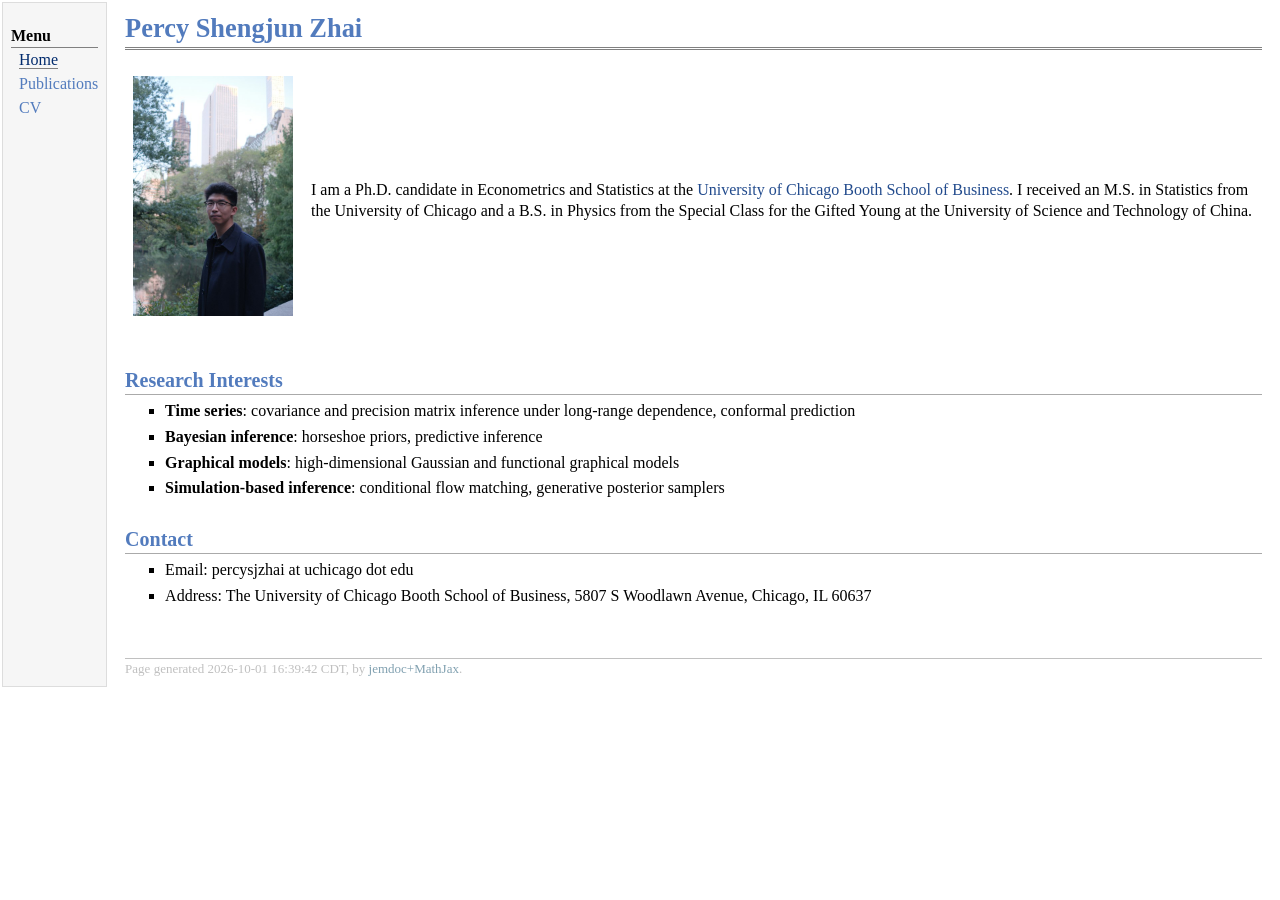
==== index.html @ bad3d79c "Add jemdoc homepage with publications and CV Co-Authored-By: Claude Opus 5.5 <noreply@anthropic.com>" ====
<!DOCTYPE html PUBLIC "-//W3C//DTD XHTML 1.1//EN"
  "http://www.w3.org/TR/xhtml11/DTD/xhtml11.dtd">
<html xmlns="http://www.w3.org/1999/xhtml" xml:lang="en">
<head>
<meta name="generator" content="jemdoc, see http://jemdoc.jaboc.net/" />
<meta http-equiv="Content-Type" content="text/html;charset=utf-8" />
<link rel="stylesheet" href="jemdoc.css" type="text/css" />
<title>Percy Shengjun Zhai</title>
</head>
<body>
<table summary="Table for page layout." id="tlayout">
<tr valign="top">
<td id="layout-menu">
<div class="menu-category">Menu</div>
<div class="menu-item"><a href="index.html" class="current">Home</a></div>
<div class="menu-item"><a href="publications.html">Publications</a></div>
<div class="menu-item"><a href="cv.pdf">CV</a></div>
</td>
<td id="layout-content">
<div id="toptitle">
<h1>Percy Shengjun Zhai</h1>
</div>
<table class="imgtable"><tr><td>
<img src="photo.jpg" alt="photo" width="160px" />&nbsp;</td>
<td align="left"><p>I am a Ph.D. candidate in Econometrics and Statistics at the
<a href="https://www.chicagobooth.edu/" target=&ldquo;blank&rdquo;>University of Chicago Booth School of Business</a>.
I received an M.S. in Statistics from the University of Chicago and a B.S. in Physics
from the Special Class for the Gifted Young at the University of Science and Technology of China.
</p>
</td></tr></table>
<h2>Research Interests</h2>
<ul>
<li><p><b>Time series</b>: covariance and precision matrix inference under long-range dependence, conformal prediction
</p>
</li>
<li><p><b>Bayesian inference</b>: horseshoe priors, predictive inference
</p>
</li>
<li><p><b>Graphical models</b>: high-dimensional Gaussian and functional graphical models
</p>
</li>
<li><p><b>Simulation-based inference</b>: conditional flow matching, generative posterior samplers
</p>
</li>
</ul>
<h2>Contact</h2>
<ul>
<li><p>Email: percysjzhai at uchicago dot edu
</p>
</li>
<li><p>Address: The University of Chicago Booth School of Business, 5807 S Woodlawn Avenue, Chicago, IL 60637
</p>
</li>
</ul>
<div id="footer">
<div id="footer-text">
Page generated 2026-10-01 16:39:42 CDT, by <a href="https://github.com/wsshin/jemdoc_mathjax" target="blank">jemdoc+MathJax</a>.
</div>
</div>
</td>
</tr>
</table>
</body>
</html>
---- jemdoc.css ----
/* Default css file for jemdoc. */

table#tlayout {
	border: none;
	border-collapse: separate;
	background: white;
}

body {
	background: white;
	font-family: Georgia, serif;
	padding-bottom: 8px;
	margin: 0;
}

#layout-menu {
	background: #f6f6f6;
	border: 1px solid #dddddd;
	padding-top: 0.5em;
	padding-left: 8px;
	padding-right: 8px;
	font-size: 1.0em;
	width: auto;
	white-space: nowrap;
	text-align: left;
	vertical-align: top;
}

#layout-menu td {
	background: #f4f4f4;
	vertical-align: top;
}

#layout-content {
	padding-top: 0.0em;
	padding-left: 1.0em;
	padding-right: 1.0em;
	border: none;
	background: white;
	text-align: left;
	vertical-align: top;
}

#layout-menu a {
	line-height: 1.5em;
	margin-left: 0.5em;
}

tt {
	background: #ffffdd;
}

pre, tt {
	font-size: 90%;
	font-family: monaco, monospace;
}

a, a > tt {
	color: #224b8d;
	text-decoration: none;
}

a:hover {
	border-bottom: 1px gray dotted;
}

#layout-menu a.current:link, #layout-menu a.current:visited {
	color: #022b6d;
	border-bottom: 1px gray solid;
}
#layout-menu a:link, #layout-menu a:visited, #layout-menu a:hover {
	color: #527bbd;
	text-decoration: none;
}
#layout-menu a:hover {
	text-decoration: none;
}

div.menu-category {
	border-bottom: 1px solid gray;
	margin-top: 0.8em;
	padding-top: 0.2em;
	padding-bottom: 0.1em;
	font-weight: bold;
}

div.menu-item {
	padding-left: 16px;
	text-indent: -16px;
}

div#toptitle {
	padding-bottom: 0.2em;
	margin-bottom: 1.5em;
	border-bottom: 3px double gray;
}

/* Reduce space if we begin the page with a title. */
div#toptitle + h2, div#toptitle + h3 {
	margin-top: -0.7em;
}

div#subtitle {
	margin-top: 0.0em;
	margin-bottom: 0.0em;
	padding-top: 0em;
	padding-bottom: 0.1em;
}

em {
	font-style: italic;
}

strong {
	font-weight: bold;
}


h1, h2, h3 {
	color: #527bbd;
	margin-top: 0.7em;
	margin-bottom: 0.3em;
	padding-bottom: 0.2em;
	line-height: 1.0;
	padding-top: 0.5em;
	border-bottom: 1px solid #aaaaaa;
}

h1 {
	font-size: 165%;
}

h2 {
	padding-top: 0.8em;
	font-size: 125%;
}

h2 + h3 {
	padding-top: 0.2em;
}

h3 {
	font-size: 110%;
	border-bottom: none;
}

p {
	margin-top: 0.0em;
	margin-bottom: 0.8em;
	padding: 0;
	line-height: 1.3;
}

pre {
	padding: 0;
	margin: 0;
}

div#footer {
	font-size: small;
	border-top: 1px solid #c0c0c0;
	padding-top: 0.1em;
	margin-top: 4.0em;
	color: #c0c0c0;
}

div#footer a {
	color: #80a0b0;
}

div#footer-text {
	float: left;
	padding-bottom: 8px;
}

ul, ol, dl {
	margin-top: 0.2em;
	padding-top: 0;
	margin-bottom: 0.8em;
}

dt {
	margin-top: 0.5em;
	margin-bottom: 0;
}

dl {
	margin-left: 20px;
}

dd {
	color: #222222;
}

dd > *:first-child {
	margin-top: 0;
}

ul {
	list-style-position: outside;
	list-style-type: square;
}

p + ul, p + ol {
	margin-top: -0.5em;
}

li ul, li ol {
	margin-top: -0.3em;
}

ol {
	list-style-position: outside;
	list-style-type: decimal;
}

li p, dd p {
	margin-bottom: 0.3em;
}


ol ol {
	list-style-type: lower-alpha;
}

ol ol ol {
	list-style-type: lower-roman;
}

p + div.codeblock {
	margin-top: -0.6em;
}

div.codeblock, div.infoblock {
	margin-right: 0%;
	margin-top: 1.2em;
	margin-bottom: 1.3em;
}

div.blocktitle {
	font-weight: bold;
	color: #cd7b62;
	margin-top: 1.2em;
	margin-bottom: 0.1em;
}

div.blockcontent {
	border: 1px solid silver;
	padding: 0.3em 0.5em;
}

div.infoblock > div.blockcontent {
	background: #ffffee;
}

div.blockcontent p + ul, div.blockcontent p + ol {
	margin-top: 0.4em;
}

div.infoblock p {
	margin-bottom: 0em;
}

div.infoblock li p, div.infoblock dd p {
	margin-bottom: 0.5em;
}

div.infoblock p + p {
	margin-top: 0.8em;
}

div.codeblock > div.blockcontent {
	background: #f6f6f6;
}

span.pycommand {
	color: #000070;
}

span.statement {
	color: #008800;
}
span.builtin {
	color: #000088;
}
span.special {
	color: #990000;
}
span.operator {
	color: #880000;
}
span.error {
	color: #aa0000;
}
span.comment, span.comment > *, span.string, span.string > * {
	color: #606060;
}

@media print {
	#layout-menu {
		display: none;
	}

}

#fwtitle {
	margin: 2px;
}

#fwtitle #toptitle {
	padding-left: 0.5em;
	margin-bottom: 0.5em;
}

#layout-content h1:first-child, #layout-content h2:first-child, #layout-content h3:first-child {
	margin-top: -0.7em;
}

div#toptitle h1, #layout-content div#toptitle h1 {
	margin-bottom: 0.0em;
	padding-bottom: 0.1em;
	padding-top: 0;
	margin-top: 0.5em;
	border-bottom: none;
}

img.eq {
	padding: 0;
	padding-left: 0.1em;
	padding-right: 0.1em;
	margin: 0;
}

img.eqwl {
	padding-left: 2em;
	padding-top: 0.6em;
	padding-bottom: 0.2em;
	margin: 0;
}

table {
	border: 2px solid black;
	border-collapse: collapse;
}

td {
	padding: 2px;
	padding-left: 0.5em;
	padding-right: 0.5em;
	text-align: center;
	border: 1px solid gray;
}

table + table {
	margin-top: 1em;
}

tr.heading {
	font-weight: bold;
	border-bottom: 2px solid black;
}

img {
	border: none;
}

table.imgtable, table.imgtable td {
	border: none;
	text-align: left;
}
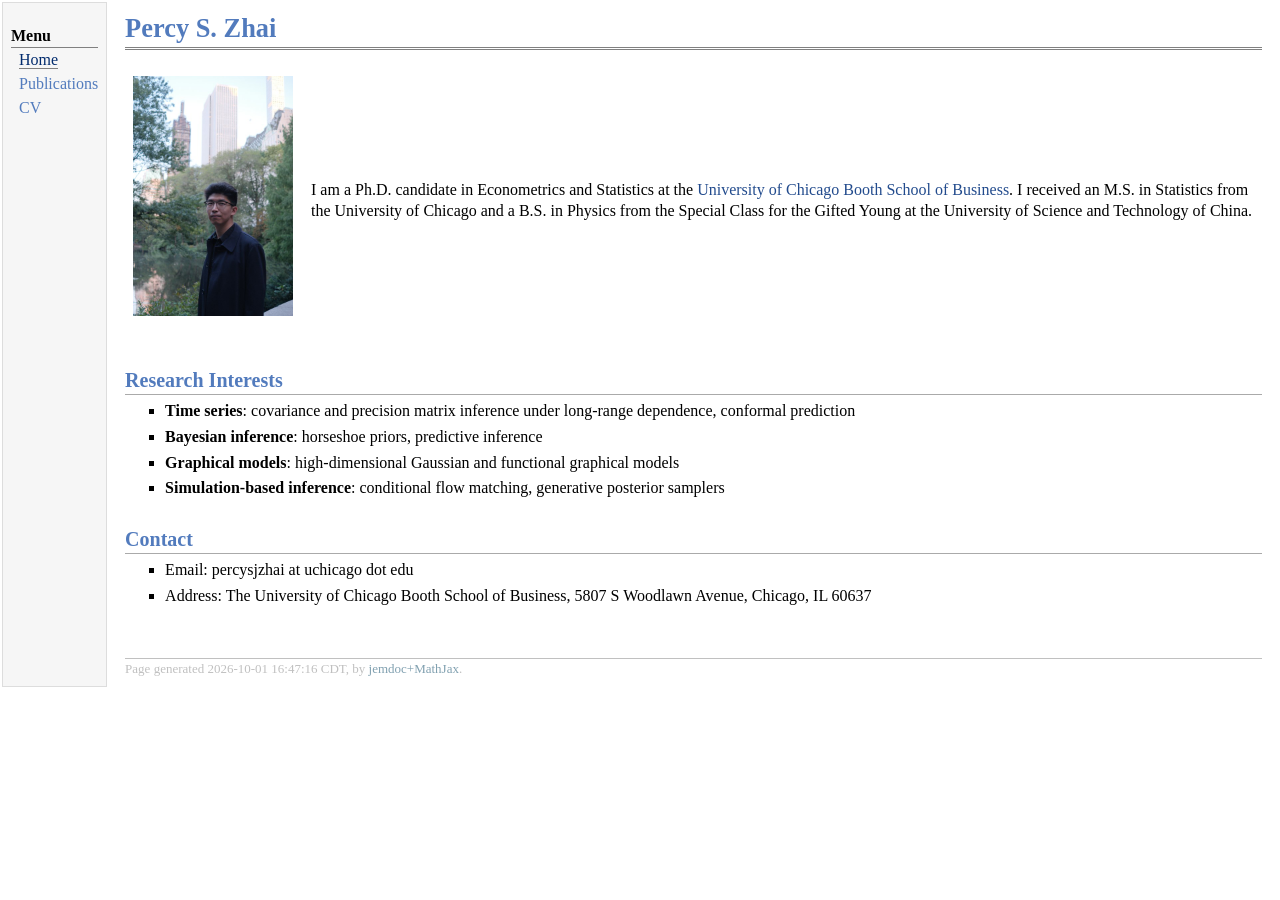
==== commit 763b6c76: "Shorten name to Percy S. Zhai; add paper, arXiv, and code links Co-Authored-By: Claude Opus 5.5 <nor" ====
--- a/index.html
+++ b/index.html
@@ -5,7 +5,7 @@
 <meta name="generator" content="jemdoc, see http://jemdoc.jaboc.net/" />
 <meta http-equiv="Content-Type" content="text/html;charset=utf-8" />
 <link rel="stylesheet" href="jemdoc.css" type="text/css" />
-<title>Percy Shengjun Zhai</title>
+<title>Percy S. Zhai</title>
 </head>
 <body>
 <table summary="Table for page layout." id="tlayout">
@@ -18,7 +18,7 @@
 </td>
 <td id="layout-content">
 <div id="toptitle">
-<h1>Percy Shengjun Zhai</h1>
+<h1>Percy S. Zhai</h1>
 </div>
 <table class="imgtable"><tr><td>
 <img src="photo.jpg" alt="photo" width="160px" />&nbsp;</td>
@@ -54,7 +54,7 @@
 </ul>
 <div id="footer">
 <div id="footer-text">
-Page generated 2026-10-01 16:39:42 CDT, by <a href="https://github.com/wsshin/jemdoc_mathjax" target="blank">jemdoc+MathJax</a>.
+Page generated 2026-10-01 16:47:16 CDT, by <a href="https://github.com/wsshin/jemdoc_mathjax" target="blank">jemdoc+MathJax</a>.
 </div>
 </div>
 </td>
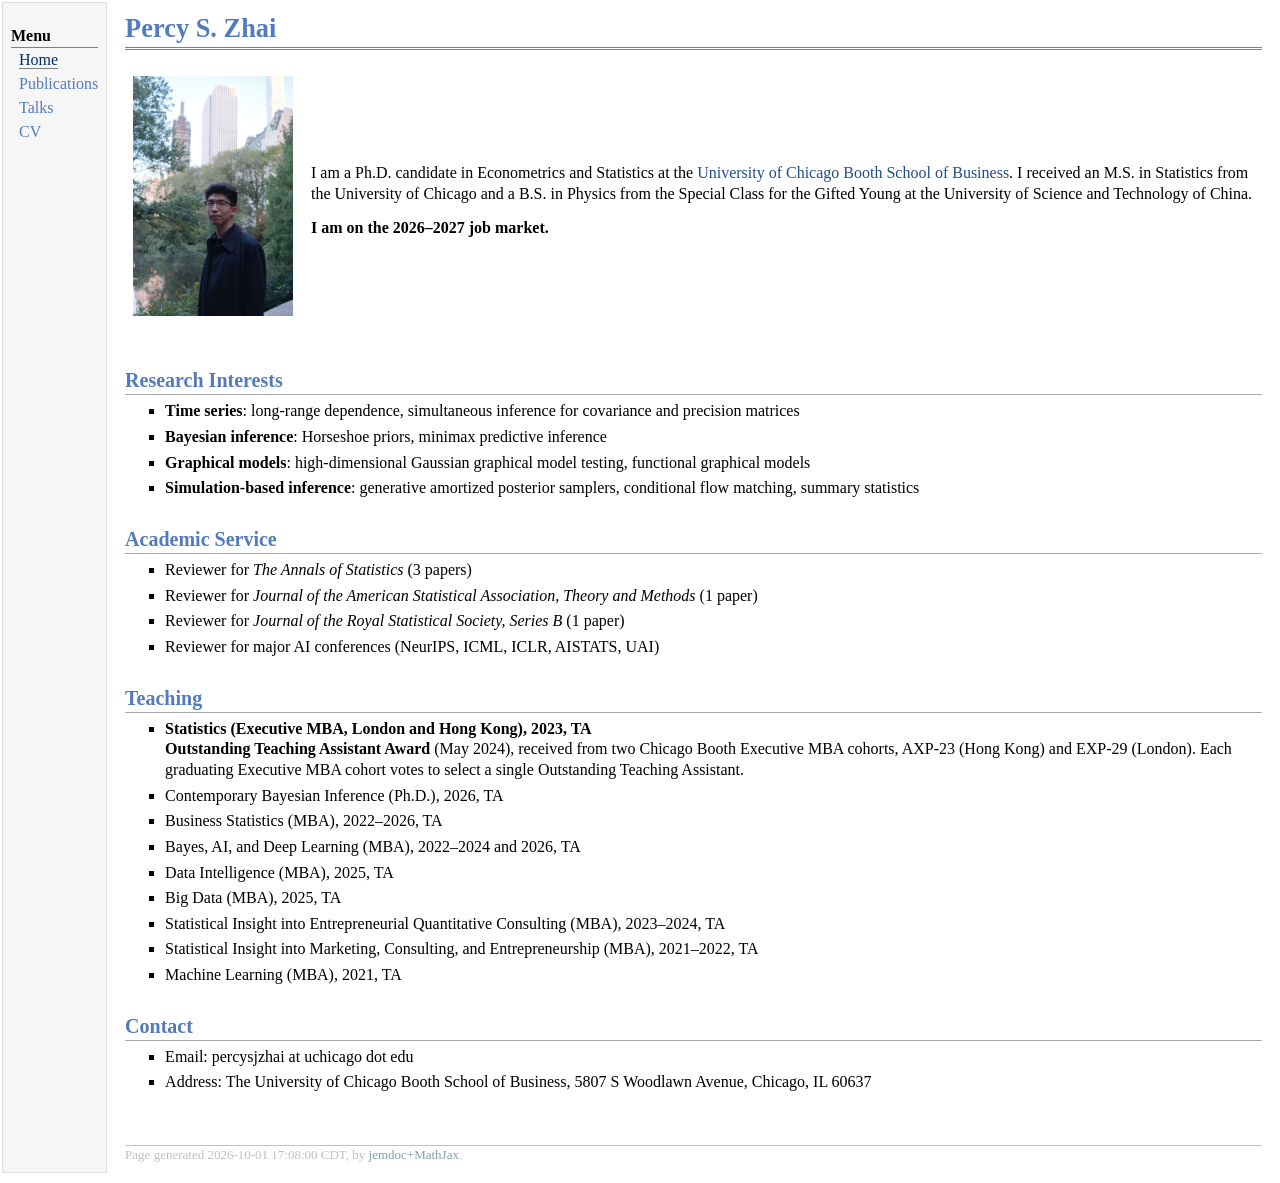
==== commit 5c49e41a: "Add talks page, teaching and service sections, job market note Co-Authored-By: Claude Opus 5.5 <nore" ====
--- a/index.html
+++ b/index.html
@@ -14,6 +14,7 @@
 <div class="menu-category">Menu</div>
 <div class="menu-item"><a href="index.html" class="current">Home</a></div>
 <div class="menu-item"><a href="publications.html">Publications</a></div>
+<div class="menu-item"><a href="talks.html">Talks</a></div>
 <div class="menu-item"><a href="cv.pdf">CV</a></div>
 </td>
 <td id="layout-content">
@@ -24,22 +25,76 @@
 <img src="photo.jpg" alt="photo" width="160px" />&nbsp;</td>
 <td align="left"><p>I am a Ph.D. candidate in Econometrics and Statistics at the
 <a href="https://www.chicagobooth.edu/" target=&ldquo;blank&rdquo;>University of Chicago Booth School of Business</a>.
+
+
+
+
+
 I received an M.S. in Statistics from the University of Chicago and a B.S. in Physics
 from the Special Class for the Gifted Young at the University of Science and Technology of China.
+</p>
+<p><b>I am on the 2026&ndash;2027 job market.</b>
 </p>
 </td></tr></table>
 <h2>Research Interests</h2>
 <ul>
-<li><p><b>Time series</b>: covariance and precision matrix inference under long-range dependence, conformal prediction
+<li><p><b>Time series</b>: long-range dependence, simultaneous inference for covariance and precision matrices
 </p>
 </li>
-<li><p><b>Bayesian inference</b>: horseshoe priors, predictive inference
+<li><p><b>Bayesian inference</b>: Horseshoe priors, minimax predictive inference
 </p>
 </li>
-<li><p><b>Graphical models</b>: high-dimensional Gaussian and functional graphical models
+<li><p><b>Graphical models</b>: high-dimensional Gaussian graphical model testing, functional graphical models
 </p>
 </li>
-<li><p><b>Simulation-based inference</b>: conditional flow matching, generative posterior samplers
+<li><p><b>Simulation-based inference</b>: generative amortized posterior samplers, conditional flow matching, summary statistics
+</p>
+</li>
+</ul>
+<h2>Academic Service</h2>
+<ul>
+<li><p>Reviewer for <i>The Annals of Statistics</i> (3 papers)
+</p>
+</li>
+<li><p>Reviewer for <i>Journal of the American Statistical Association, Theory and Methods</i> (1 paper)
+</p>
+</li>
+<li><p>Reviewer for <i>Journal of the Royal Statistical Society, Series B</i> (1 paper)
+</p>
+</li>
+<li><p>Reviewer for major AI conferences (NeurIPS, ICML, ICLR, AISTATS, UAI)
+</p>
+</li>
+</ul>
+<h2>Teaching</h2>
+<ul>
+<li><p><b>Statistics (Executive MBA, London and Hong Kong), 2023, TA</b> <br />
+<b>Outstanding Teaching Assistant Award</b> (May 2024), received from two Chicago Booth Executive MBA cohorts, AXP-23 (Hong Kong) and EXP-29 (London).
+Each graduating Executive MBA cohort votes to select a single Outstanding Teaching Assistant.
+</p>
+</li>
+<li><p>Contemporary Bayesian Inference (Ph.D.), 2026, TA
+</p>
+</li>
+<li><p>Business Statistics (MBA), 2022&ndash;2026, TA
+</p>
+</li>
+<li><p>Bayes, AI, and Deep Learning (MBA), 2022&ndash;2024 and 2026, TA
+</p>
+</li>
+<li><p>Data Intelligence (MBA), 2025, TA
+</p>
+</li>
+<li><p>Big Data (MBA), 2025, TA
+</p>
+</li>
+<li><p>Statistical Insight into Entrepreneurial Quantitative Consulting (MBA), 2023&ndash;2024, TA
+</p>
+</li>
+<li><p>Statistical Insight into Marketing, Consulting, and Entrepreneurship (MBA), 2021&ndash;2022, TA
+</p>
+</li>
+<li><p>Machine Learning (MBA), 2021, TA
 </p>
 </li>
 </ul>
@@ -54,7 +109,7 @@
 </ul>
 <div id="footer">
 <div id="footer-text">
-Page generated 2026-10-01 16:47:16 CDT, by <a href="https://github.com/wsshin/jemdoc_mathjax" target="blank">jemdoc+MathJax</a>.
+Page generated 2026-10-01 17:08:00 CDT, by <a href="https://github.com/wsshin/jemdoc_mathjax" target="blank">jemdoc+MathJax</a>.
 </div>
 </div>
 </td>
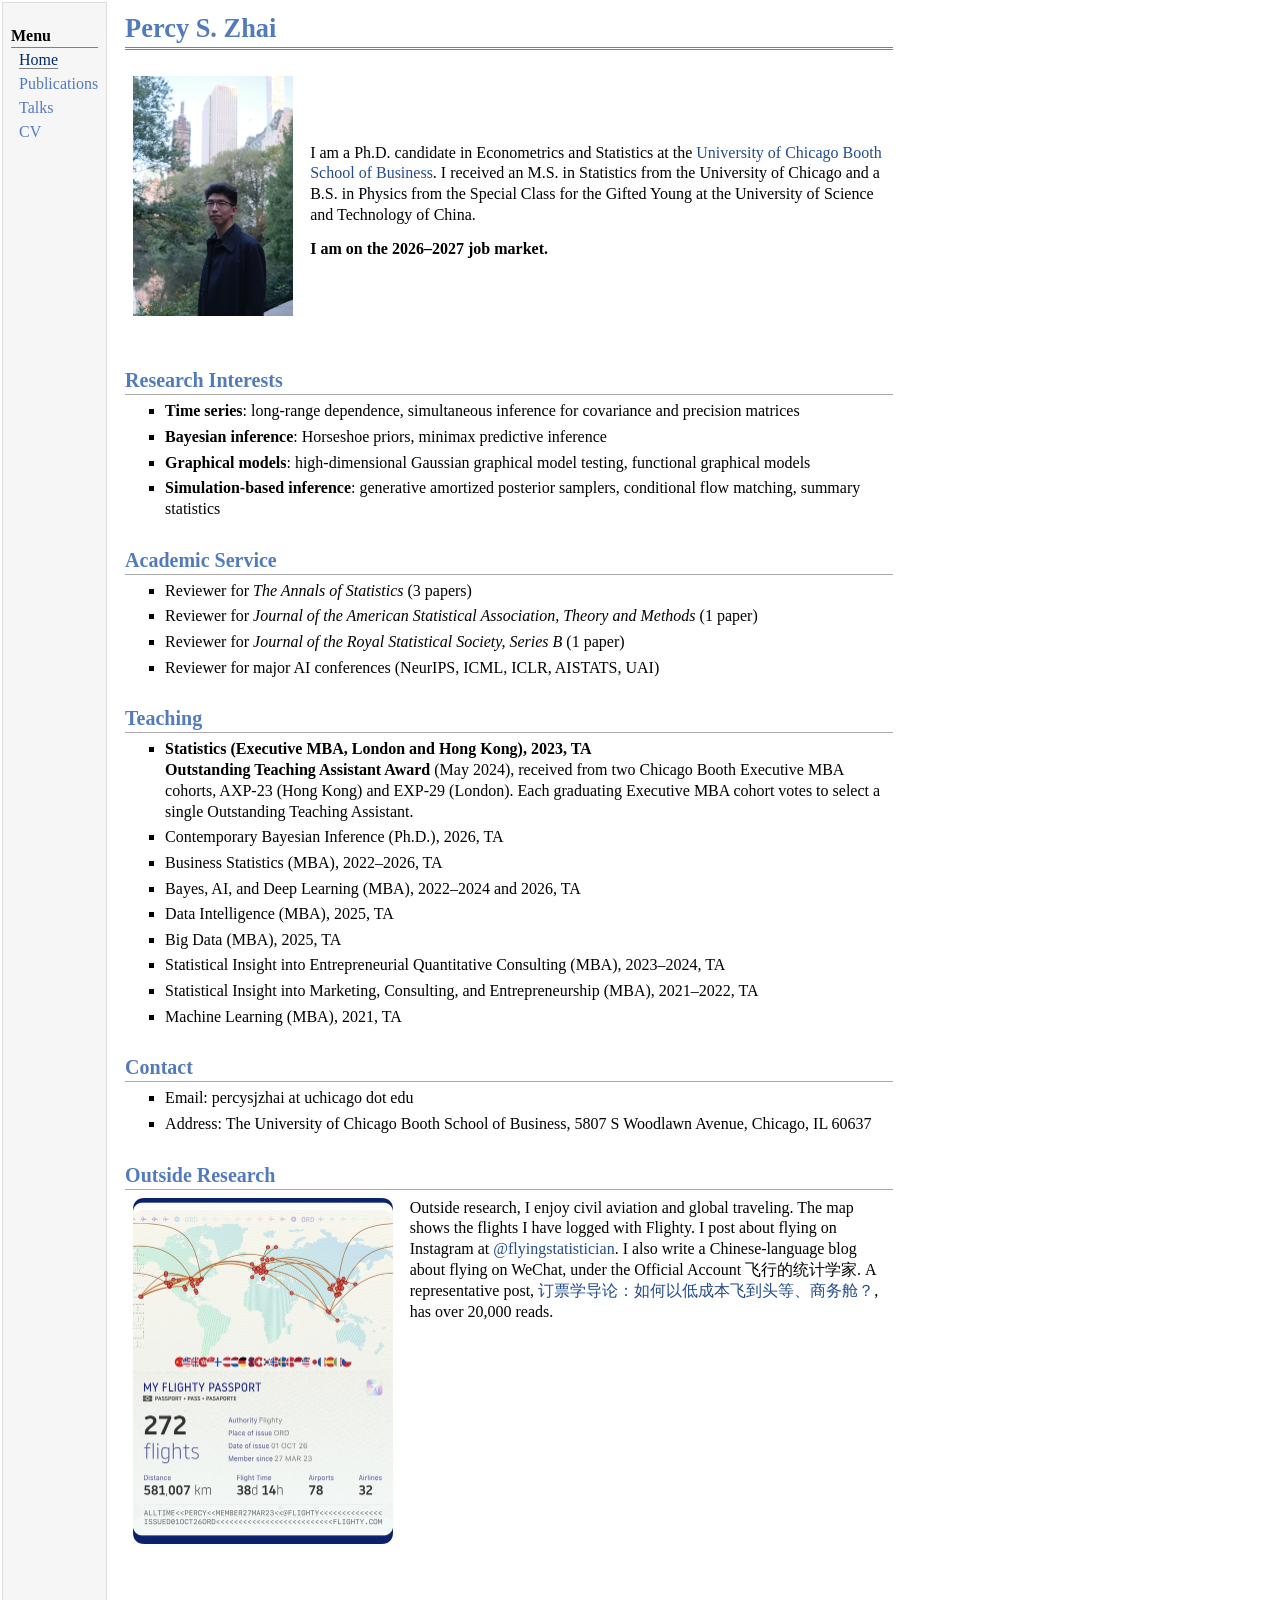
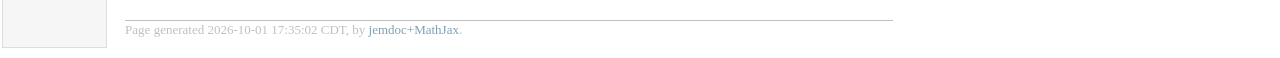
==== commit bf28c1e7: "Add Outside Research section with flight map, Instagram, and WeChat blog Co-Authored-By: Claude Opus" ====
--- a/index.html
+++ b/index.html
@@ -107,9 +107,19 @@
 </p>
 </li>
 </ul>
+<h2>Outside Research</h2>
+<table class="imgtable"><tr><td>
+<img src="flighty.jpg" alt="My Flighty flight map" width="260px" />&nbsp;</td>
+<td align="left"><p>Outside research, I enjoy civil aviation and global traveling.
+The map shows the flights I have logged with Flighty.
+I post about flying on Instagram at <a href="https://www.instagram.com/flyingstatistician/" target=&ldquo;blank&rdquo;>@flyingstatistician</a>.
+I also write a Chinese-language blog about flying on WeChat, under the Official Account 飞行的统计学家.
+A representative post, <a href="https://mp.weixin.qq.com/s/cOddZYU2uXtOz8UP1YdJvQ" target=&ldquo;blank&rdquo;>订票学导论：如何以低成本飞到头等、商务舱？</a>, has over 20,000 reads.
+</p>
+</td></tr></table>
 <div id="footer">
 <div id="footer-text">
-Page generated 2026-10-01 17:08:00 CDT, by <a href="https://github.com/wsshin/jemdoc_mathjax" target="blank">jemdoc+MathJax</a>.
+Page generated 2026-10-01 17:35:02 CDT, by <a href="https://github.com/wsshin/jemdoc_mathjax" target="blank">jemdoc+MathJax</a>.
 </div>
 </div>
 </td>
--- a/jemdoc.css
+++ b/jemdoc.css
@@ -368,3 +368,14 @@
 	border: none;
 	text-align: left;
 }
+
+/* Limit the content column width so lines stay readable on wide screens. */
+#layout-content > * {
+	max-width: 48rem;
+	box-sizing: border-box;
+}
+
+/* Top-align text beside images inside sections (e.g., Outside Research). */
+#layout-content h2 + table.imgtable td {
+	vertical-align: top;
+}
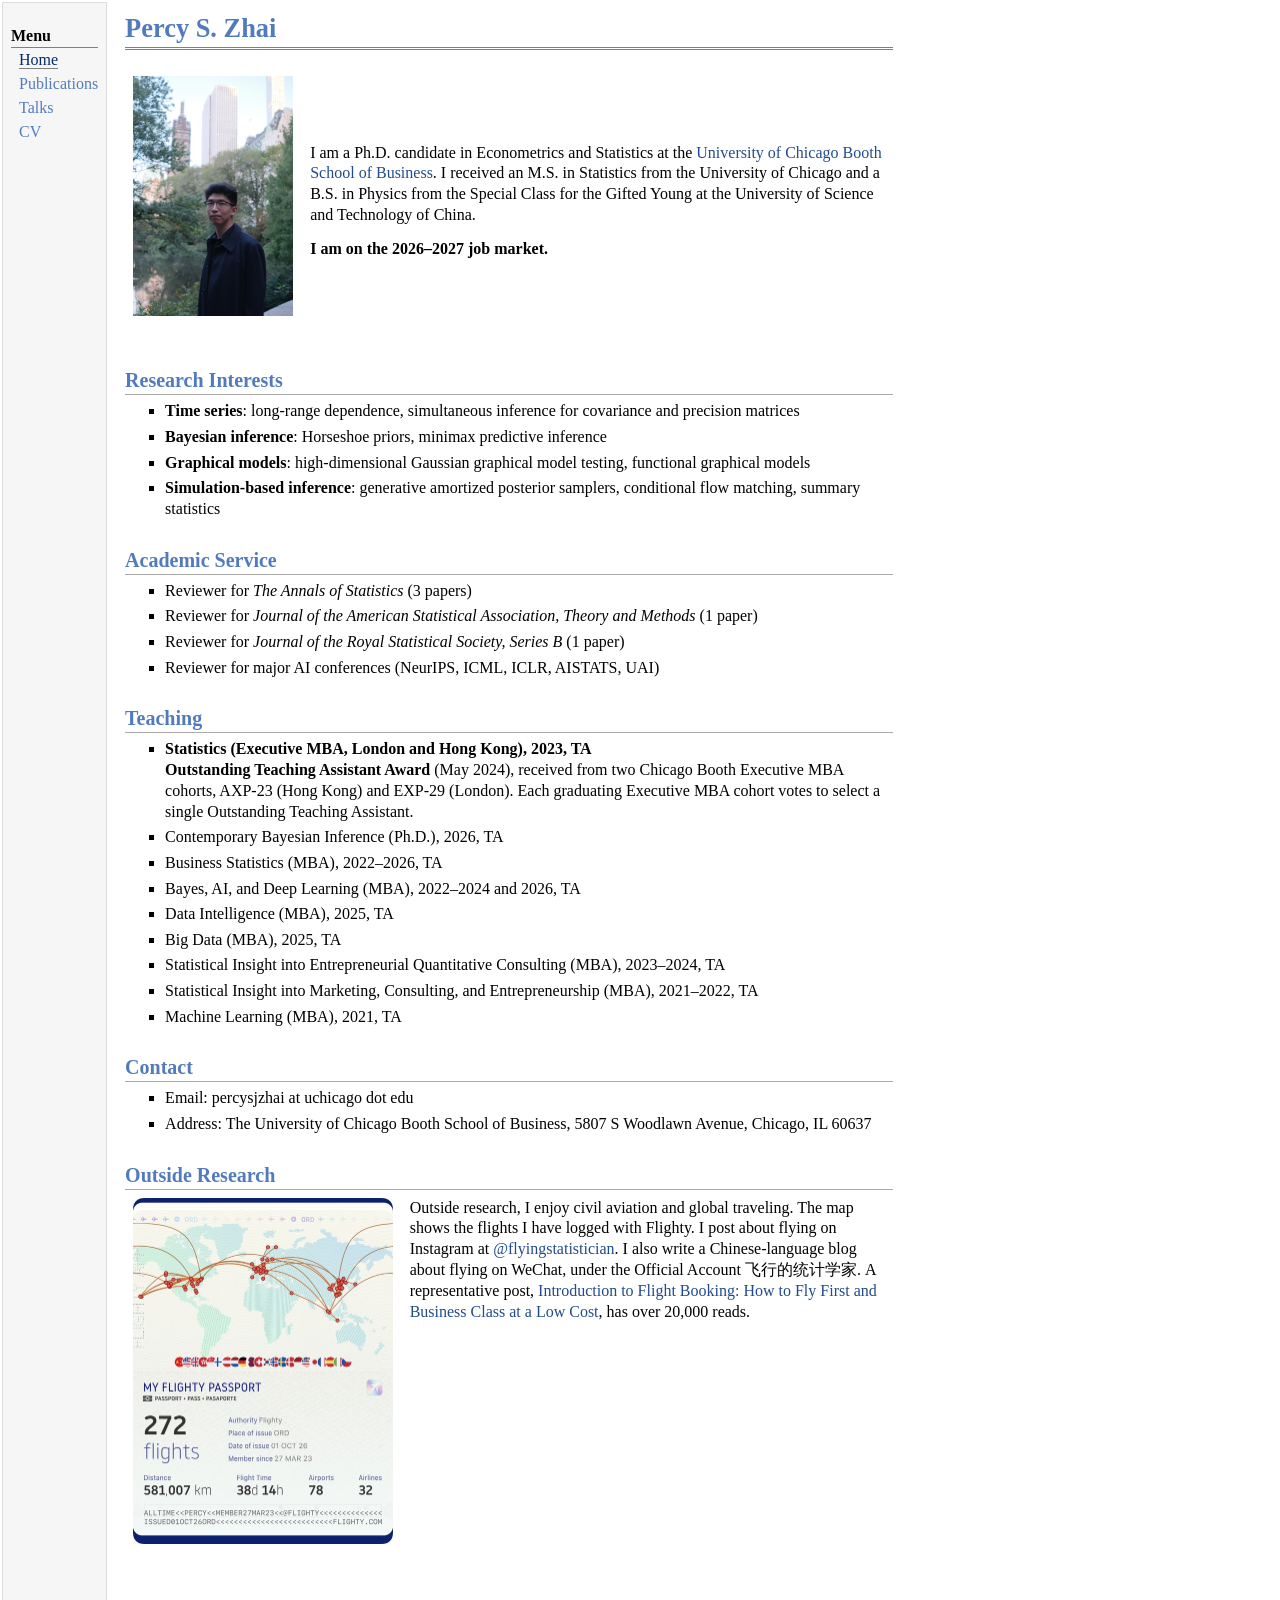
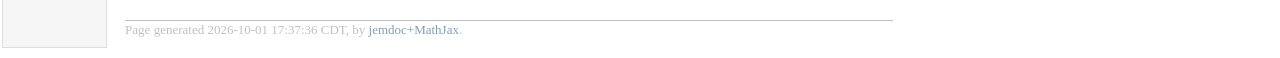
==== commit e11042a1: "Use English title for representative WeChat post Co-Authored-By: Claude Opus 5.5 <noreply@anthropic." ====
--- a/index.html
+++ b/index.html
@@ -114,12 +114,12 @@
 The map shows the flights I have logged with Flighty.
 I post about flying on Instagram at <a href="https://www.instagram.com/flyingstatistician/" target=&ldquo;blank&rdquo;>@flyingstatistician</a>.
 I also write a Chinese-language blog about flying on WeChat, under the Official Account 飞行的统计学家.
-A representative post, <a href="https://mp.weixin.qq.com/s/cOddZYU2uXtOz8UP1YdJvQ" target=&ldquo;blank&rdquo;>订票学导论：如何以低成本飞到头等、商务舱？</a>, has over 20,000 reads.
+A representative post, <a href="https://mp.weixin.qq.com/s/cOddZYU2uXtOz8UP1YdJvQ" target=&ldquo;blank&rdquo;>Introduction to Flight Booking: How to Fly First and Business Class at a Low Cost</a>, has over 20,000 reads.
 </p>
 </td></tr></table>
 <div id="footer">
 <div id="footer-text">
-Page generated 2026-10-01 17:35:02 CDT, by <a href="https://github.com/wsshin/jemdoc_mathjax" target="blank">jemdoc+MathJax</a>.
+Page generated 2026-10-01 17:37:36 CDT, by <a href="https://github.com/wsshin/jemdoc_mathjax" target="blank">jemdoc+MathJax</a>.
 </div>
 </div>
 </td>
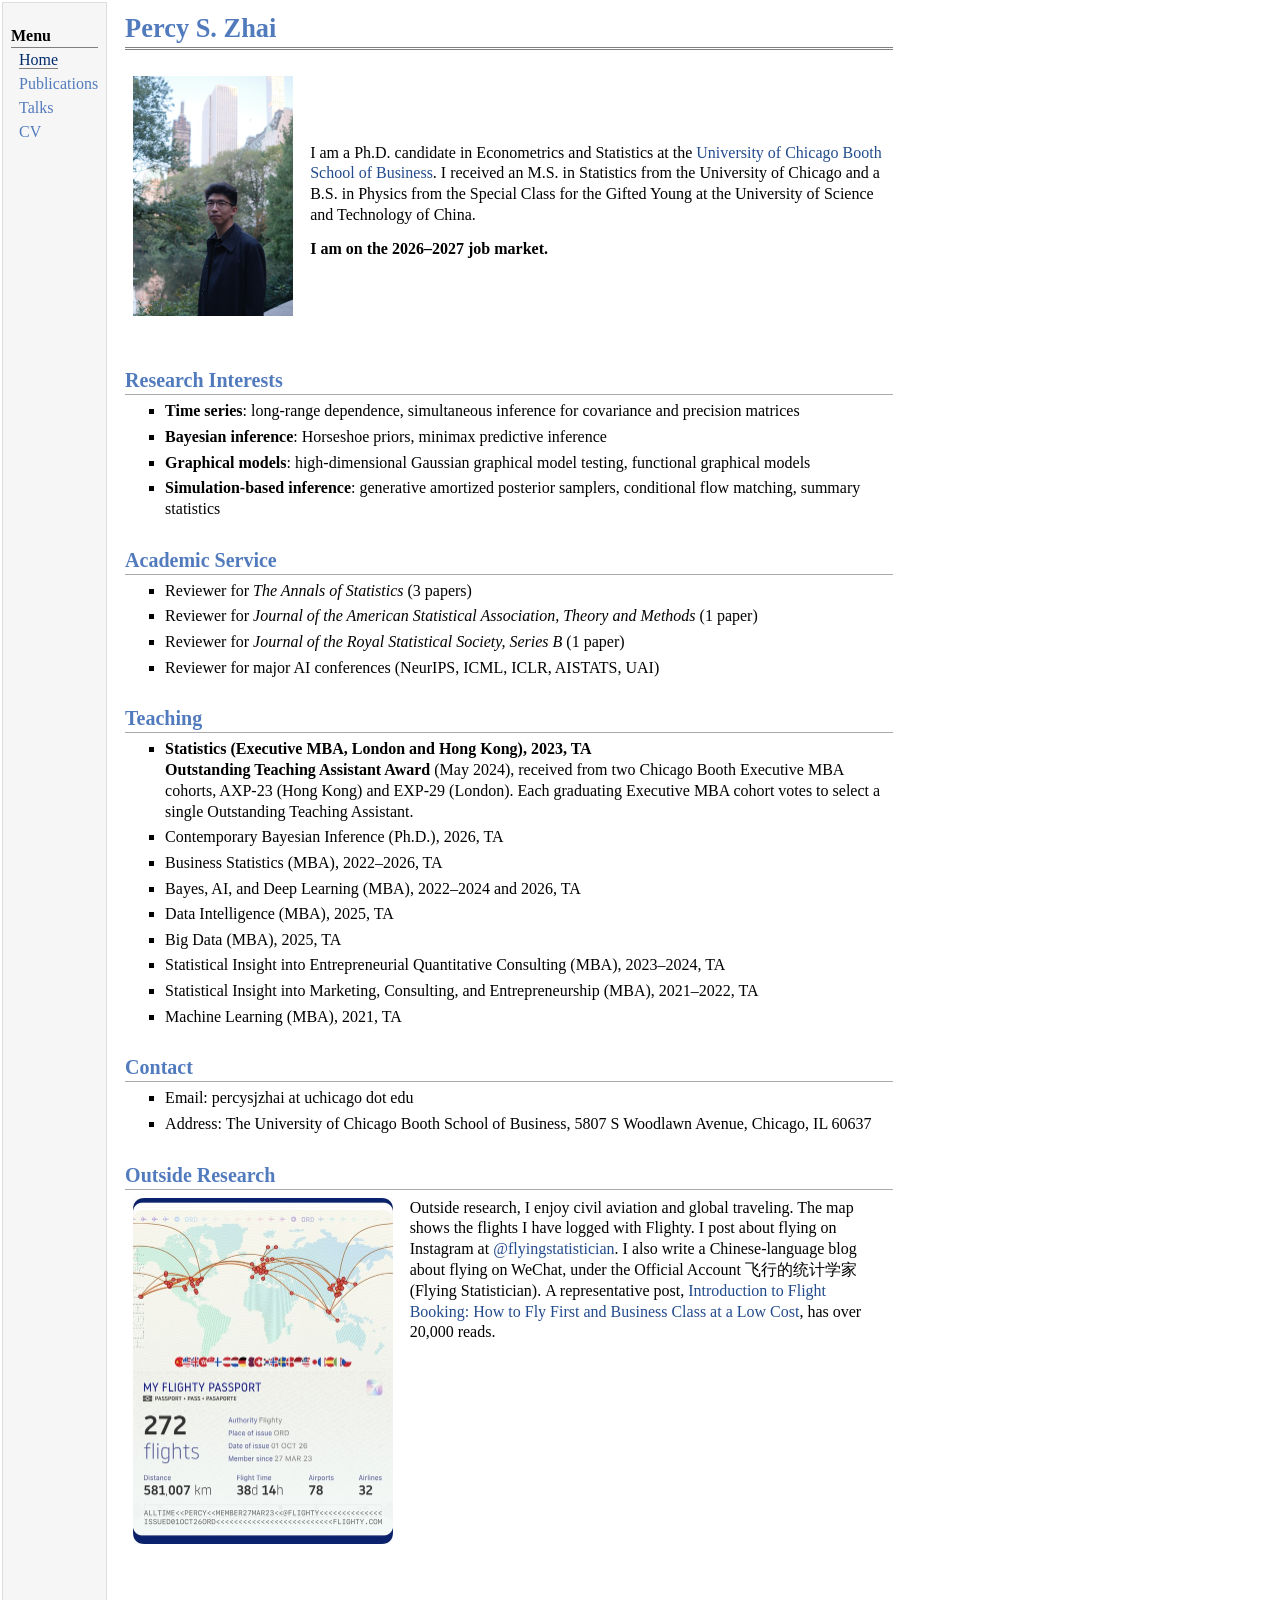
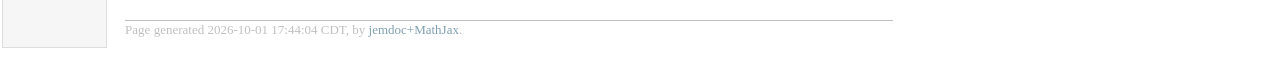
==== commit f85388af: "Add English name of WeChat Official Account Co-Authored-By: Claude Opus 5.5 <noreply@anthropic.com>" ====
--- a/index.html
+++ b/index.html
@@ -113,13 +113,13 @@
 <td align="left"><p>Outside research, I enjoy civil aviation and global traveling.
 The map shows the flights I have logged with Flighty.
 I post about flying on Instagram at <a href="https://www.instagram.com/flyingstatistician/" target=&ldquo;blank&rdquo;>@flyingstatistician</a>.
-I also write a Chinese-language blog about flying on WeChat, under the Official Account 飞行的统计学家.
+I also write a Chinese-language blog about flying on WeChat, under the Official Account 飞行的统计学家 (Flying Statistician).
 A representative post, <a href="https://mp.weixin.qq.com/s/cOddZYU2uXtOz8UP1YdJvQ" target=&ldquo;blank&rdquo;>Introduction to Flight Booking: How to Fly First and Business Class at a Low Cost</a>, has over 20,000 reads.
 </p>
 </td></tr></table>
 <div id="footer">
 <div id="footer-text">
-Page generated 2026-10-01 17:37:36 CDT, by <a href="https://github.com/wsshin/jemdoc_mathjax" target="blank">jemdoc+MathJax</a>.
+Page generated 2026-10-01 17:44:04 CDT, by <a href="https://github.com/wsshin/jemdoc_mathjax" target="blank">jemdoc+MathJax</a>.
 </div>
 </div>
 </td>
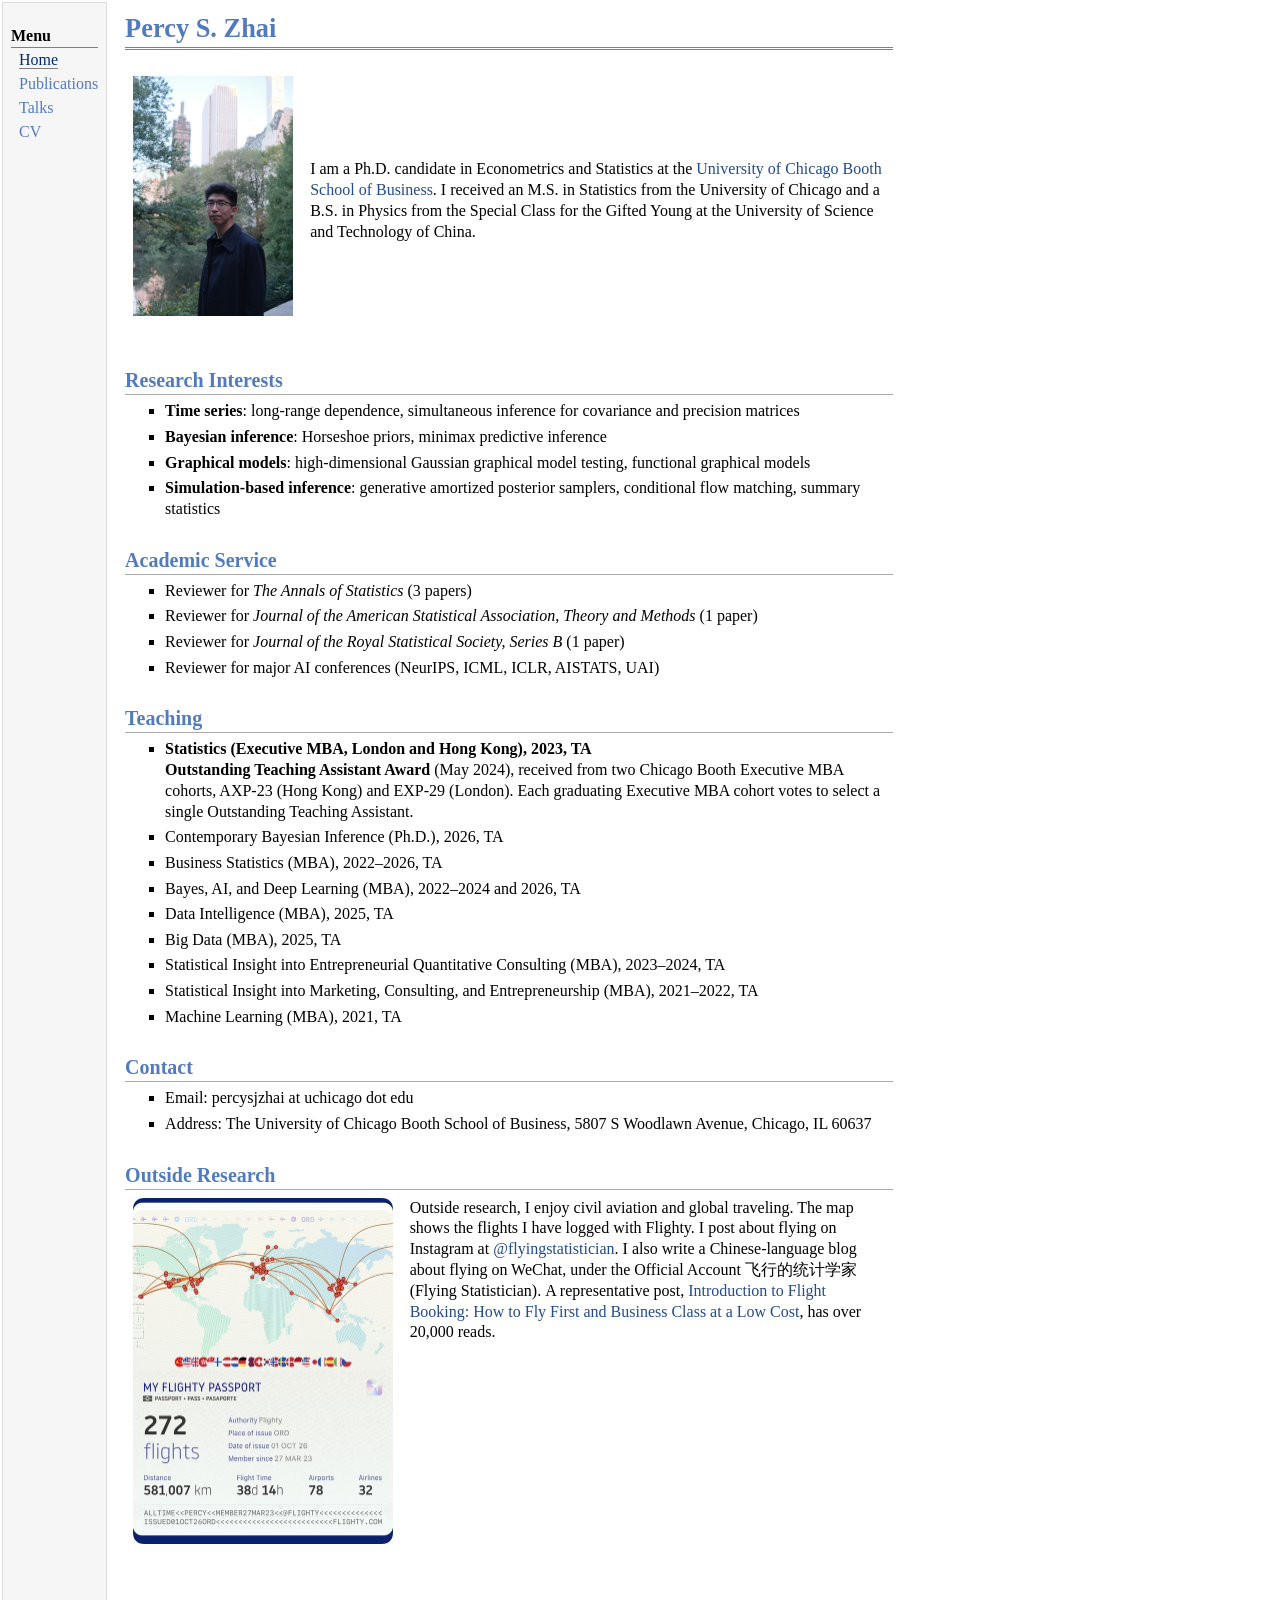
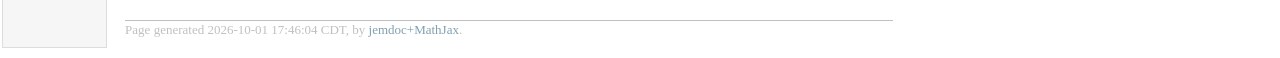
==== commit a7a890ac: "Remove job market note Co-Authored-By: Claude Opus 5.5 <noreply@anthropic.com>" ====
--- a/index.html
+++ b/index.html
@@ -32,8 +32,6 @@
 
 I received an M.S. in Statistics from the University of Chicago and a B.S. in Physics
 from the Special Class for the Gifted Young at the University of Science and Technology of China.
-</p>
-<p><b>I am on the 2026&ndash;2027 job market.</b>
 </p>
 </td></tr></table>
 <h2>Research Interests</h2>
@@ -119,7 +117,7 @@
 </td></tr></table>
 <div id="footer">
 <div id="footer-text">
-Page generated 2026-10-01 17:44:04 CDT, by <a href="https://github.com/wsshin/jemdoc_mathjax" target="blank">jemdoc+MathJax</a>.
+Page generated 2026-10-01 17:46:04 CDT, by <a href="https://github.com/wsshin/jemdoc_mathjax" target="blank">jemdoc+MathJax</a>.
 </div>
 </div>
 </td>
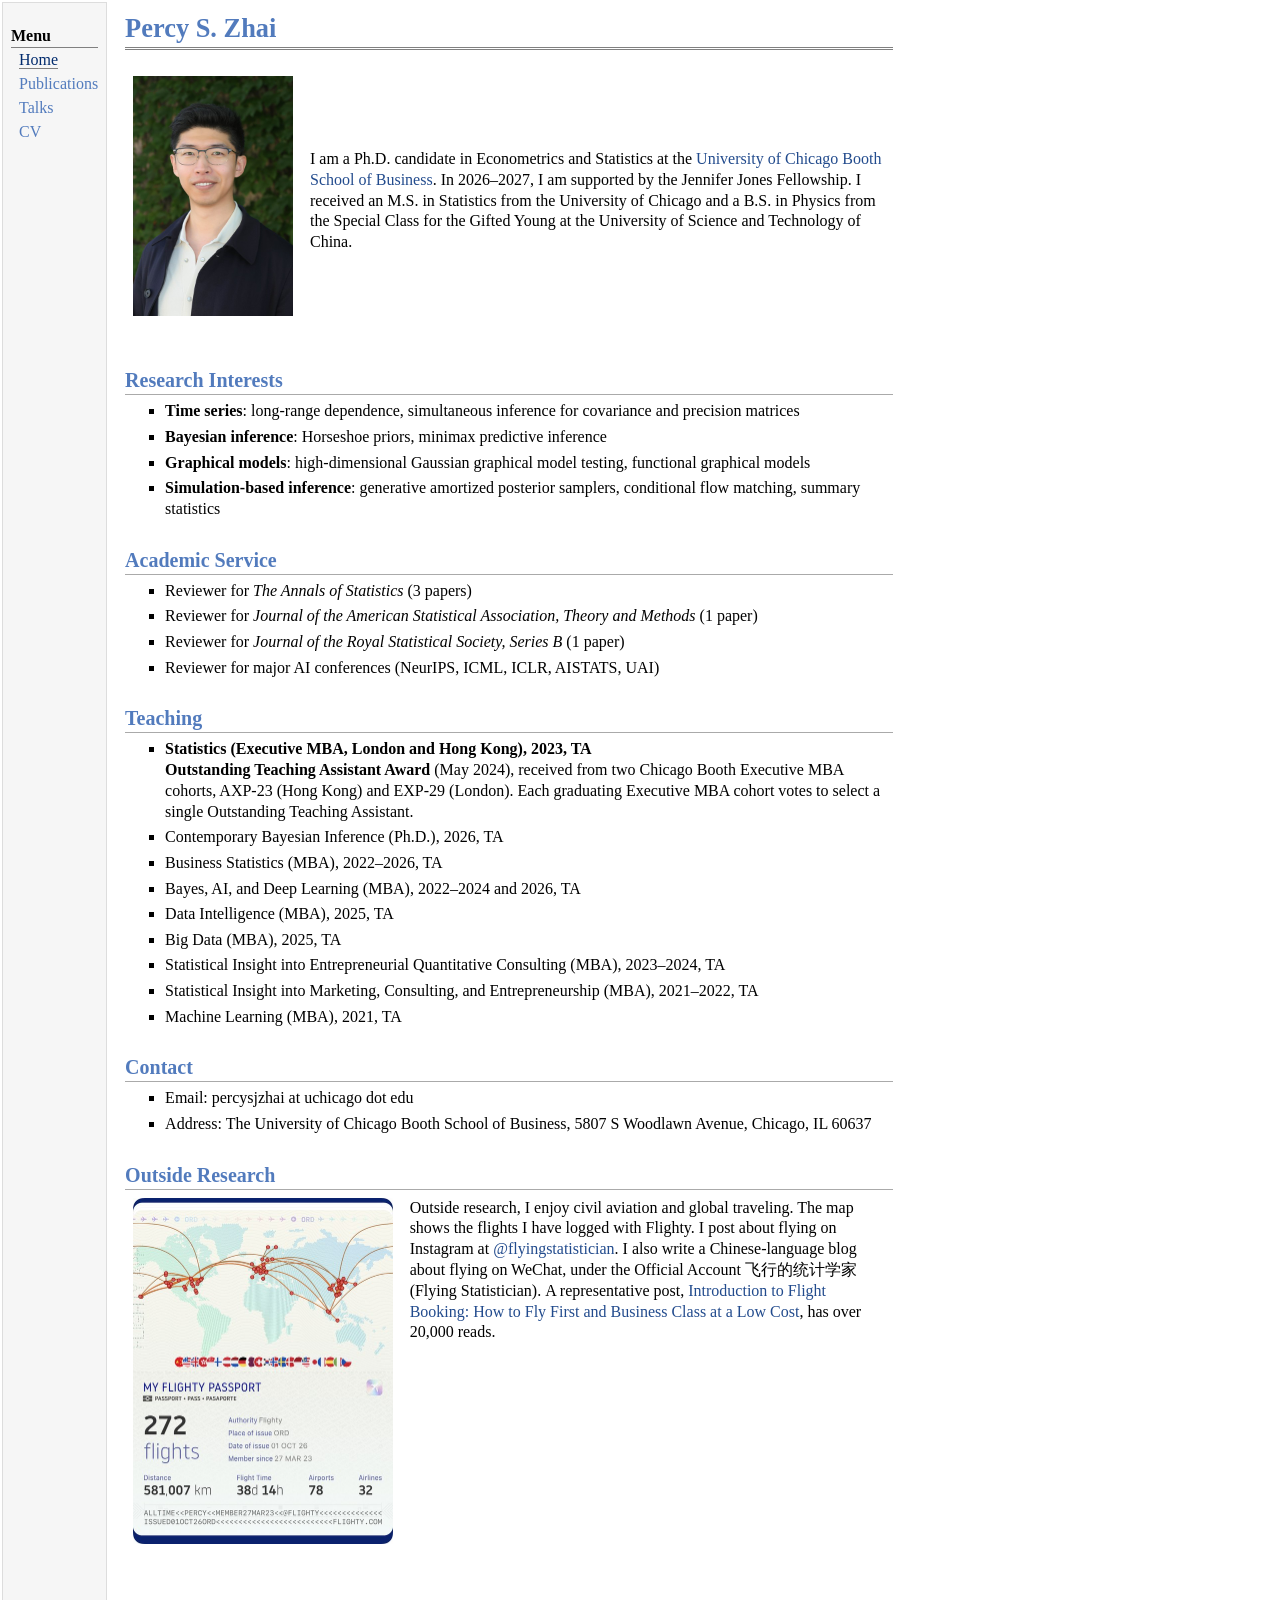
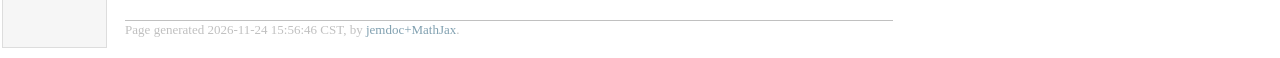
==== commit 88bb2cf1: "Update CV (November 2026), photo, talks, and Jennifer Jones Fellowship Co-Authored-By: Claude Opus 5" ====
--- a/index.html
+++ b/index.html
@@ -30,6 +30,7 @@
 
 
 
+In 2026&ndash;2027, I am supported by the Jennifer Jones Fellowship.
 I received an M.S. in Statistics from the University of Chicago and a B.S. in Physics
 from the Special Class for the Gifted Young at the University of Science and Technology of China.
 </p>
@@ -117,7 +118,7 @@
 </td></tr></table>
 <div id="footer">
 <div id="footer-text">
-Page generated 2026-10-01 17:46:04 CDT, by <a href="https://github.com/wsshin/jemdoc_mathjax" target="blank">jemdoc+MathJax</a>.
+Page generated 2026-11-24 15:56:46 CST, by <a href="https://github.com/wsshin/jemdoc_mathjax" target="blank">jemdoc+MathJax</a>.
 </div>
 </div>
 </td>
